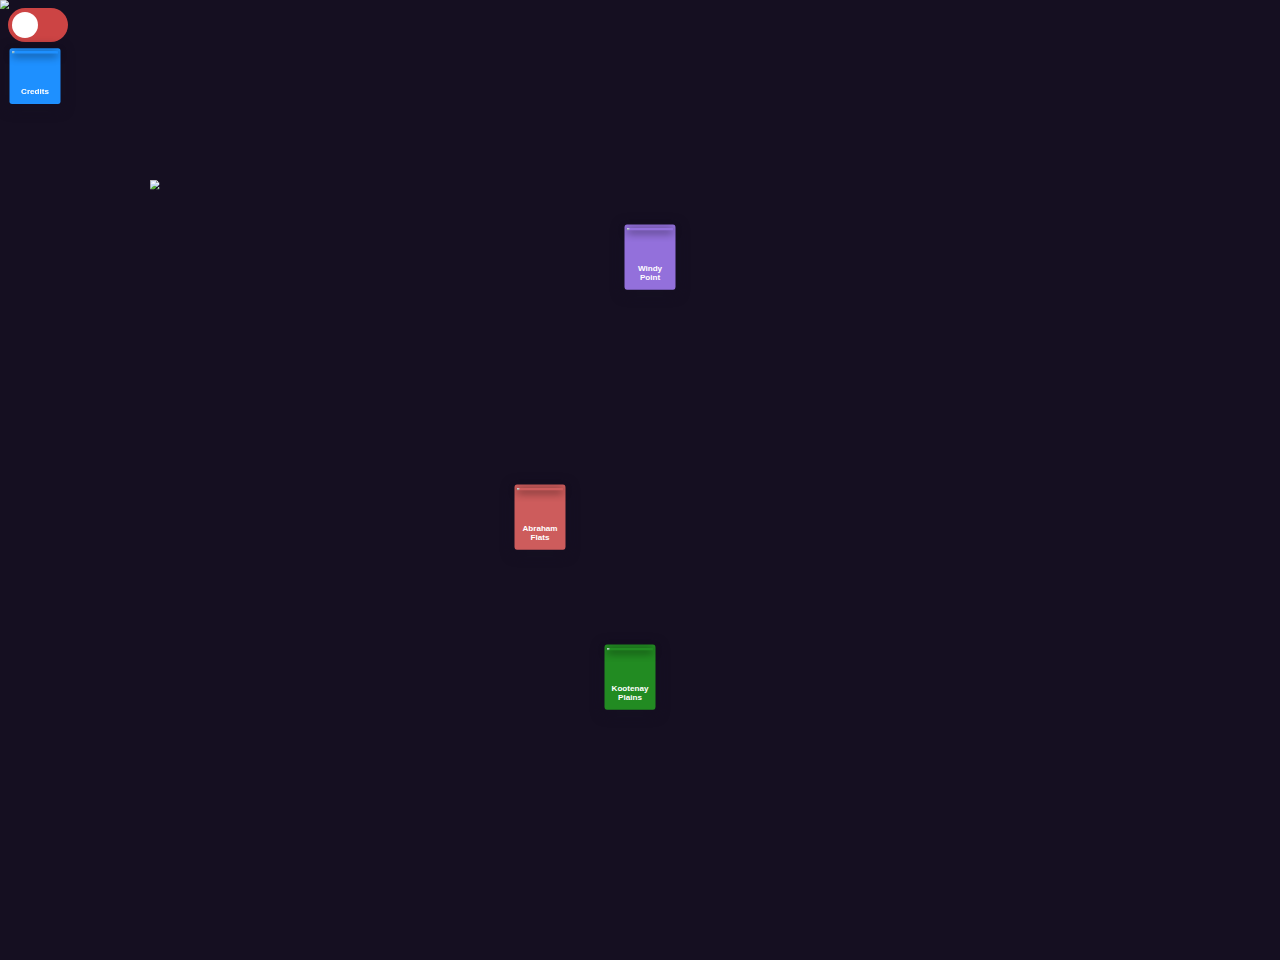
==== index.html @ f3c8333b "Initial commit" ====
<!DOCTYPE html>
<html lang="en">
<link rel="stylesheet" type="text/css" href="style.css">

<body>
<div id="old-map">
    <img id="old-map-background-background"
         src="https://www.dropbox.com/s/x3d6i7atw58ke3x/old-map-background.jpg?raw=1"/>

    <div id="old-map-container">
        <header>
            <img id="old-map-background" src="https://www.dropbox.com/s/0x3i7ah1c7880r1/oldMap.jpg?raw=1"/>
        </header>

        <div class="container">

            <div class="card " id="kootenay-plains">
                <div class="border"></div>
                <img src="https://www.dropbox.com/s/x6vh3db5vex41uc/east-sentinel-mountain.jpg?raw=1"/>
                <div>
                <h1 class="card-title">Kootenay Plains</h1>
                </div>
            </div>

            <div class="card " id="abraham-flats">
                <div class="border"></div>
                <img src="https://www.dropbox.com/s/7hs2ale5to7cp8y/abraham-flats.jpg?raw=1"/>
                <h1 class="card-title">Abraham Flats</h1>
            </div>


            <div class="card " id="windy-point">
                <div class="border"></div>
                <img src="https://www.dropbox.com/s/2urs9jjy56xyf4x/old-windy-point.jpg?raw=1"/>
                <h1 class="card-title">Windy Point</h1>
            </div>

        </div>
    </div>
</div>

<div id="new-map">
    <div id="new-map-container">
        <header>
            <img id="new-map-background" src="https://www.dropbox.com/s/akepdp92620y5p4/new-map.jpg?raw=1"/>
        </header>

        <div class="container">

            <div class="card " id="new-kootenay-plains">
                <div class="border"></div>
                <img src="https://www.dropbox.com/s/saxfoqy9xgnqzby/new-kootenay-plains.jpg?raw=1"/>
                <h1 class="card-title">Kootenay Plains</h1>
            </div>


            <div class="card " id="new-windy-point">
                <div class="border"></div>
                <img src="https://www.dropbox.com/s/b26k8r38kaehq0r/windy-point.JPG?raw=1"/>
                <h1 class="card-title">Windy Point</h1>
            </div>

            <div class="card " id="bighorn-dam">
                <div class="border"></div>
                <img src="https://www.dropbox.com/s/k8lo5t37sxgu67n/bighorn-dam.JPG?raw=1"/>
                <h1 class="card-title">Bighorn Dam</h1>
            </div>

            <div class="card " id="abraham-lake">
                <div class="border"></div>
                <img src="https://www.dropbox.com/s/ft6wns64gwzi9l3/abraham-lake.jpg?raw=1"/>
                <h1 class="card-title">Abraham Lake</h1>
            </div>
        </div>
    </div>
</div>

<label class="switch" id="map-selector">
    <input type="checkbox" onclick="toggleMap()" id="mapchecked">
    <span class="slider round"></span>
</label>

<div class="card " id="credits">
    <div class="border"></div>
    <img src="https://www.dropbox.com/s/4rnh3ns4aa479ax/credits.jpg?raw=1"/>
    <h1 class="card-title">Credits</h1>
</div>

<div id="cover" class="cover"></div>

<div id="open-content" class="open-content">
    <a href="#" id="close-content" class="close-content"><span class="x-1"></span><span class="x-2"></span></a>
    <img id="open-content-image" src=""/>
    <div class="text" id="open-content-text">
    </div>
</div>
<script src="script.js"></script>
</body>
</html>
---- style.css ----
/*
** Layout, Text & Colors
*/
html *
{
    font-family: Arial, serif !important;
}

#old-map-background {
     transform: scale(0.6);
     transform-origin: left top;
     position: absolute;
     top: 0px;
     left: 0px;
    opacity: 1;
 }

#new-map-background {
    transform: scale(0.57);
    transform-origin: left top;
    position: absolute;
    top: 0px;
    left: 0px;
    opacity: 1;
}

#old-map-background-background {
    transform: scale(0.57);
    transform-origin: left top;
    position: absolute;
    top: 0px;
    left: 0px;
    opacity: 1;
    z-index: -1;
}

#map-selector {
    position: fixed;
}

#old-map {
    z-index: 0;
    position: absolute;
    top: 0px;
    left: 0px;
    opacity: 1;
}

#new-map {
    z-index: 0;
    position: absolute;
    top: -99999px;
    left: 0px;
    opacity: 1;
}

#new-map-container {
    position: absolute;
    top: 0px;
    left: 0px;
}

#old-map-container {
    position: absolute;
    top: 180px;
    left: 150px;
}

.rounded {
    border-radius: 5%;
}

body {
    background: #150f21;
    font-size: 18px;
}

p {
    line-height: 1.5;
}

.container {
    z-index: 10;
    max-width: 800px;
    margin: 0 auto;
}

/* Cards */

.card {
    width: 500px;
    box-shadow: 0 20px 80px 8px #150f21;
    transform: scale(0.15);
    -webkit-border-radius: 5%;
    -moz-border-radius: 5%;
    border-radius: 5%;
    max-width: 340px;
    margin-left: auto;
    margin-right: auto;
    position: absolute;
    background: #EB5160;
    cursor: pointer;
    margin-bottom: 60px;
}

.card:hover {
    transform: scale(0.7);
    z-index: 100; /* (150% zoom - Note: if the zoom is too large, it will go outside of the viewport) */
}

.border {
    position: absolute;
    width: 100%;
    height: 100%;
    padding: 6px;
    opacity: 0.5;
    left: 0;
    top: 0;
}

.card-title {
    text-align: center;
    padding: 65% 10% 5% 10%;
    font-size: 3em;
    width: 80%;
    color: #fff;
}

.card > img {
    box-shadow: 0px 12px 60px #000;
    width: 90%;
    position: absolute;
    -webkit-border-radius: 5%;
    -moz-border-radius: 5%;
    border-radius: 5%;
    top: 5%;
    left: 5%;
}

#bighorn-dam {
    position: absolute;
    background-color: dimgray;
    top: -120px;
    left: 620px;
}

#new-windy-point {
    position: absolute;
    background-color: mediumpurple;
    top: 40px;
    left: 480px;
}

#new-kootenay-plains {
    position: absolute;
    background-color: forestgreen;
    top: 540px;
    left: 500px;
}

#abraham-lake {
    position: absolute;
    background-color: deepskyblue;
    top: 250px;
    left: 380px;
}

#windy-point {
    position: absolute;
    background-color: mediumpurple;
    top: -140px;
    left: 330px;
}

#kootenay-plains {
    position: absolute;
    background-color: forestgreen;
    top: 280px;
    left: 310px;
}

#abraham-flats {
    position: absolute;
    background-color: indianred;
    top: 120px;
    left: 220px;
}

#credits {
    position: fixed;
    background-color: dodgerblue;
    top: -110px;
    left: -135px;
}

/* The cover (expanding background) */
.cover {
    position: fixed;
    background: #EB5160;
    z-index: 100;
    transform-origin: 50% 50%;
}

/* The open page content */
.open-content {
    top: 0;
    left: 0;
    width: 100%;
    height: 100%;
    z-index: 110;
    position: absolute;
    opacity: 0;
    pointer-events: none;
}

.open-content img {
    border-radius: 1%;
    box-shadow: 0px 12px 120px black;
    width: 96%;
    position: absolute;
    margin-left: 0%;
    margin-top: 50px;
    z-index: 5;
    left: 2%;
}

.open-content .text {
    background: #fff;
    border-radius: 1%;
    margin-top: 10%;
    padding: 60% 5% 5% 5%;
    width: 80%;
    margin-left: 5%;
    margin-bottom: 5%;
}

.open-content .text h1 {
    text-align: center;
    max-width: 700px;
    margin-left: auto;
    margin-right: auto;
}

.open-content .text p {
    max-width: 700px;
    margin-left: auto;
    margin-right: auto;
}

.close-content {
    -webkit-border-radius: 50%;
    -moz-border-radius: 50%;
    border-radius: 50%;
    z-index: 110;
    color: white;
    box-shadow: 0px 2px 20px black;
    display: block;
    position: absolute;
    right: 12px;
    top: 12px;
    width: 30px;
    height: 30px;
}

.close-content span {
    background: #222;
    width: 30px;
    height: 6px;
    display: block;
    position: absolute;
    top: 12px;
    z-index: 120;
}

.x-1 {
    transform: rotate(45deg);
}

.x-2 {
    transform: rotate(-45deg);
}

/*
** Transitions
*/

.card {
    transition: opacity 200ms linear 320ms, transform 200ms ease-out 320ms;
}

.border {
    transition: opacity 200ms linear, transform 200ms ease-out;
}

.card img {
    transition: opacity 200ms linear 0ms, transform 200ms ease-in 0ms;
}

.card h1 {
    transition: opacity 200ms linear 120ms, transform 200ms ease-in 120ms;
}

/* Clicked card */
.card.clicked img {
    transform: translate3d(0px, -40px, 0px);
    opacity: 0;
}

.card.clicked .border {
    opacity: 0;
    transform: scale(1.3);
}

.card.out, .card.out img {
    transform: translate3d(0px, -40px, 0px);
    opacity: 0;
}

.card.out h1, .card.clicked h1 {
    transform: translate3d(20%, -40px, 0px);
    opacity: 0;
}

.cover {
    transition: transform 300ms ease-in-out;
}

.open-content {
    transition: opacity 200ms linear 0ms;
}

.open-content.open {
    opacity: 1;
    pointer-events: all;
    transition-delay: 1000ms;
}

/*
** Media Queries
*/

@media screen and (max-width: 600px) {

    .open-content img {
        margin-top: 40px;
    }
}

/* The switch - the box around the slider */
.switch {
    position: relative;
    display: inline-block;
    width: 60px;
    height: 34px;
}

/* Hide default HTML checkbox */
.switch input {
    opacity: 0;
    width: 0;
    height: 0;
}

/* The slider */
.slider {
    position: absolute;
    cursor: pointer;
    top: 0;
    left: 0;
    right: 0;
    bottom: 0;
    background-color: #c44;
    -webkit-transition: .4s;
    transition: .4s;
}

.slider:before {
    position: absolute;
    content: "";
    height: 26px;
    width: 26px;
    left: 4px;
    bottom: 4px;
    background-color: white;
    -webkit-transition: .4s;
    transition: .4s;
}

input:checked + .slider {
    background-color: #2196F3;
}

input:focus + .slider {
    box-shadow: 0 0 1px #2196F3;
}

input:checked + .slider:before {
    -webkit-transform: translateX(26px);
    -ms-transform: translateX(26px);
    transform: translateX(26px);
}

/* Rounded sliders */
.slider.round {
    border-radius: 34px;
}

.slider.round:before {
    border-radius: 50%;
}
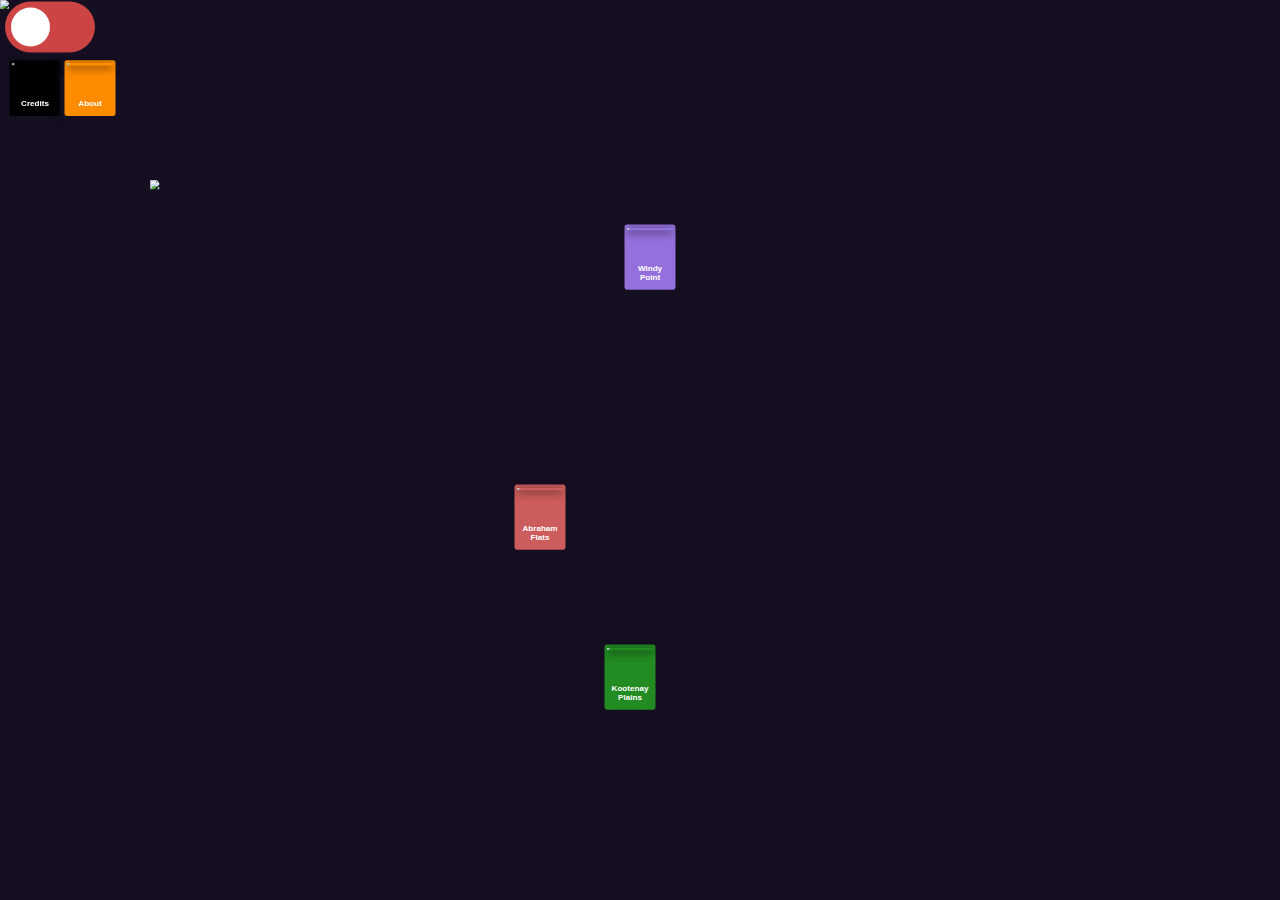
==== commit 3ab181da: "added about page, and image descriptions" ====
--- a/index.html
+++ b/index.html
@@ -86,6 +86,12 @@
     <h1 class="card-title">Credits</h1>
 </div>
 
+<div class="card " id="about">
+    <div class="border"></div>
+    <img src="https://www.dropbox.com/s/c0zyrspkdf9zt3o/about.jpeg?raw=1"/>
+    <h1 class="card-title">About</h1>
+</div>
+
 <div id="cover" class="cover"></div>
 
 <div id="open-content" class="open-content">
--- a/style.css
+++ b/style.css
@@ -160,7 +160,7 @@
 
 #abraham-lake {
     position: absolute;
-    background-color: deepskyblue;
+    background-color: dodgerblue;
     top: 250px;
     left: 380px;
 }
@@ -188,9 +188,16 @@
 
 #credits {
     position: fixed;
-    background-color: dodgerblue;
-    top: -110px;
+    background-color: black;
+    top: -98px;
     left: -135px;
+}
+
+#about {
+    position: fixed;
+    background-color: darkorange;
+    top: -98px;
+    left: -80px;
 }
 
 /* The cover (expanding background) */
@@ -227,21 +234,14 @@
 .open-content .text {
     background: #fff;
     border-radius: 1%;
-    margin-top: 10%;
     padding: 60% 5% 5% 5%;
     width: 80%;
-    margin-left: 5%;
-    margin-bottom: 5%;
+    max-width: 700px;
+    margin: 10% auto 5%;
 }
 
 .open-content .text h1 {
     text-align: center;
-    max-width: 700px;
-    margin-left: auto;
-    margin-right: auto;
-}
-
-.open-content .text p {
     max-width: 700px;
     margin-left: auto;
     margin-right: auto;
@@ -339,19 +339,105 @@
 ** Media Queries
 */
 
-@media screen and (max-width: 600px) {
+@media screen and (min-aspect-ratio: 13/10) {
 
     .open-content img {
-        margin-top: 40px;
+        border-radius: 1%;
+        box-shadow: 0px 12px 120px black;
+        width: 90%;
+        position: absolute;
+        margin-left: 0%;
+        margin-top: 50px;
+        z-index: 5;
+        left: 5%;
+    }
+
+    .open-content .text {
+        padding: 55% 5% 5% 5%;
+    }
+}
+
+@media screen and (min-aspect-ratio: 14/10) {
+
+    .open-content img {
+        border-radius: 1%;
+        box-shadow: 0px 12px 120px black;
+        width: 85%;
+        position: absolute;
+        margin-left: 0%;
+        margin-top: 50px;
+        z-index: 5;
+        left: 5%;
+    }
+
+    .open-content .text {
+        padding: 50% 5% 5% 5%;
+    }
+}
+
+@media screen and (min-aspect-ratio: 3/2) {
+
+    .open-content img {
+        border-radius: 1%;
+        box-shadow: 0px 12px 120px black;
+        width: 80%;
+        position: absolute;
+        margin-left: 0%;
+        margin-top: 50px;
+        z-index: 5;
+        left: 10%;
+    }
+
+    .open-content .text {
+        padding: 47% 5% 5% 5%;
+    }
+}
+
+@media screen and (min-aspect-ratio: 16/10) {
+
+    .open-content img {
+        border-radius: 1%;
+        box-shadow: 0px 12px 120px black;
+        width: 70%;
+        position: absolute;
+        margin-left: 0%;
+        margin-top: 50px;
+        z-index: 5;
+        left: 15%;
+    }
+
+    .open-content .text {
+        padding: 40% 5% 5% 5%;
+    }
+}
+
+@media screen and (min-aspect-ratio: 16/9) {
+
+    .open-content img {
+        border-radius: 1%;
+        box-shadow: 0px 12px 120px black;
+        width: 64%;
+        position: absolute;
+        margin-left: 0%;
+        margin-top: 50px;
+        z-index: 5;
+        left: 18%;
+    }
+
+    .open-content .text {
+        padding: 35% 5% 5% 5%;
     }
 }
 
 /* The switch - the box around the slider */
 .switch {
     position: relative;
+    left: 20px;
+    top: 10px;
     display: inline-block;
     width: 60px;
     height: 34px;
+    transform: scale(1.5);
 }
 
 /* Hide default HTML checkbox */
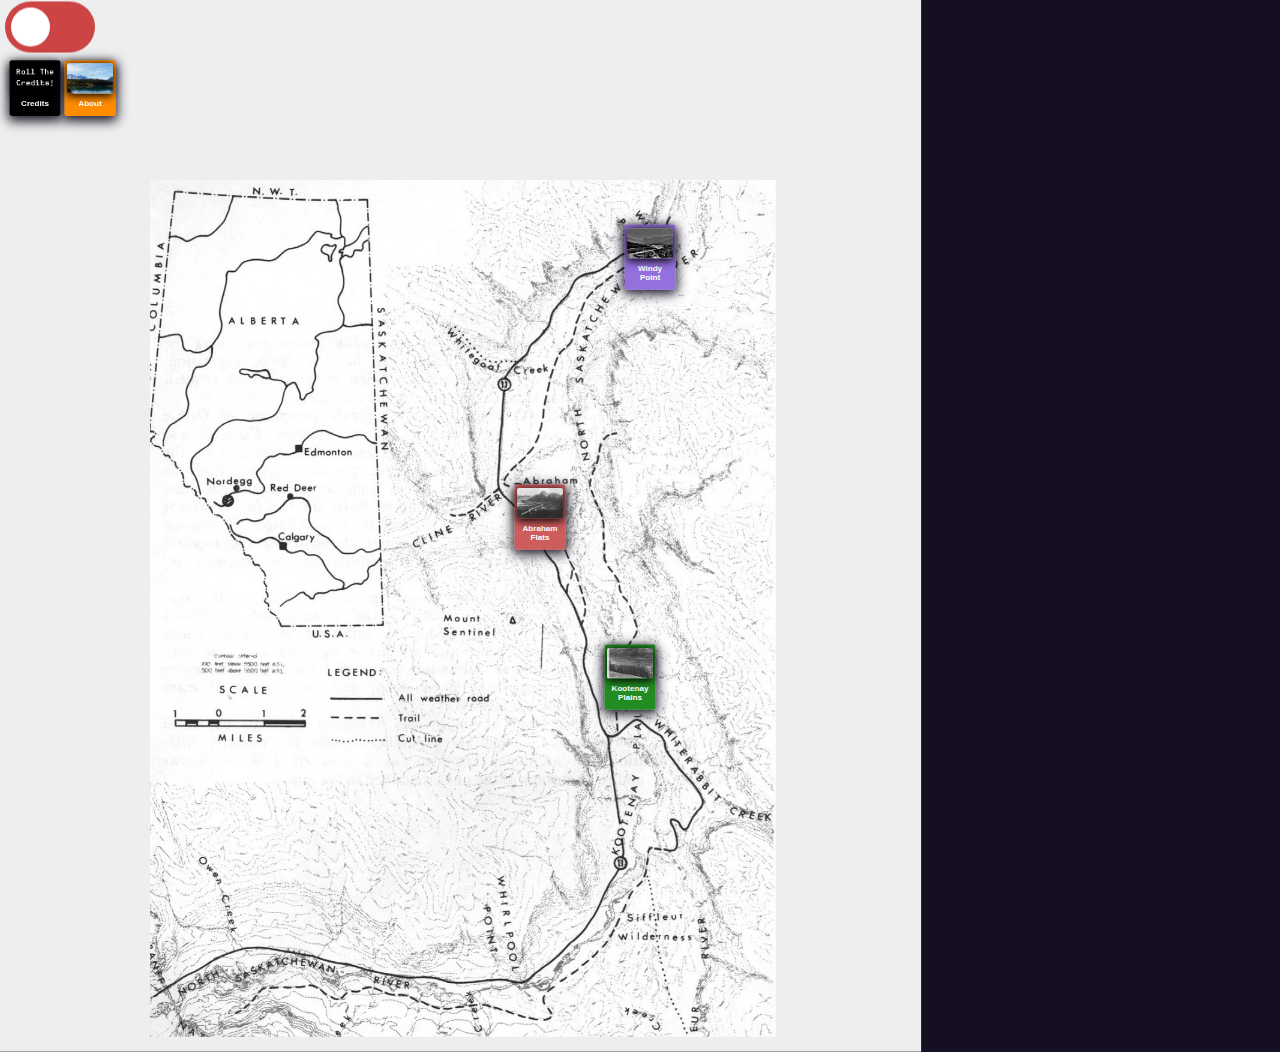
==== commit 84b034c1: "changed image dir" ====
--- a/index.html
+++ b/index.html
@@ -5,18 +5,18 @@
 <body>
 <div id="old-map">
     <img id="old-map-background-background"
-         src="https://www.dropbox.com/s/x3d6i7atw58ke3x/old-map-background.jpg?raw=1"/>
+         src="images/background/old-map-background.jpg"/>
 
     <div id="old-map-container">
         <header>
-            <img id="old-map-background" src="https://www.dropbox.com/s/0x3i7ah1c7880r1/oldMap.jpg?raw=1"/>
+            <img id="old-map-background" src="images/background/oldMap.jpg"/>
         </header>
 
         <div class="container">
 
             <div class="card " id="kootenay-plains">
                 <div class="border"></div>
-                <img src="https://www.dropbox.com/s/x6vh3db5vex41uc/east-sentinel-mountain.jpg?raw=1"/>
+                <img src="images/east-sentinel-mountain.jpg"/>
                 <div>
                 <h1 class="card-title">Kootenay Plains</h1>
                 </div>
@@ -24,14 +24,14 @@
 
             <div class="card " id="abraham-flats">
                 <div class="border"></div>
-                <img src="https://www.dropbox.com/s/7hs2ale5to7cp8y/abraham-flats.jpg?raw=1"/>
+                <img src="images/abraham-flats.jpg"/>
                 <h1 class="card-title">Abraham Flats</h1>
             </div>
 
 
             <div class="card " id="windy-point">
                 <div class="border"></div>
-                <img src="https://www.dropbox.com/s/2urs9jjy56xyf4x/old-windy-point.jpg?raw=1"/>
+                <img src="images/old-windy-point.jpg"/>
                 <h1 class="card-title">Windy Point</h1>
             </div>
 
@@ -42,33 +42,33 @@
 <div id="new-map">
     <div id="new-map-container">
         <header>
-            <img id="new-map-background" src="https://www.dropbox.com/s/akepdp92620y5p4/new-map.jpg?raw=1"/>
+            <img id="new-map-background" src="images/new-map.jpg"/>
         </header>
 
         <div class="container">
 
             <div class="card " id="new-kootenay-plains">
                 <div class="border"></div>
-                <img src="https://www.dropbox.com/s/saxfoqy9xgnqzby/new-kootenay-plains.jpg?raw=1"/>
+                <img src="images/new-kootenay-plains.jpg"/>
                 <h1 class="card-title">Kootenay Plains</h1>
             </div>
 
 
             <div class="card " id="new-windy-point">
                 <div class="border"></div>
-                <img src="https://www.dropbox.com/s/b26k8r38kaehq0r/windy-point.JPG?raw=1"/>
+                <img src="images/windy-point.JPG"/>
                 <h1 class="card-title">Windy Point</h1>
             </div>
 
             <div class="card " id="bighorn-dam">
                 <div class="border"></div>
-                <img src="https://www.dropbox.com/s/k8lo5t37sxgu67n/bighorn-dam.JPG?raw=1"/>
+                <img src="images/bighorn-dam.JPG"/>
                 <h1 class="card-title">Bighorn Dam</h1>
             </div>
 
             <div class="card " id="abraham-lake">
                 <div class="border"></div>
-                <img src="https://www.dropbox.com/s/ft6wns64gwzi9l3/abraham-lake.jpg?raw=1"/>
+                <img src="images/abraham-lake.jpg"/>
                 <h1 class="card-title">Abraham Lake</h1>
             </div>
         </div>
@@ -82,13 +82,13 @@
 
 <div class="card " id="credits">
     <div class="border"></div>
-    <img src="https://www.dropbox.com/s/4rnh3ns4aa479ax/credits.jpg?raw=1"/>
+    <img src="images/credits.jpg"/>
     <h1 class="card-title">Credits</h1>
 </div>
 
 <div class="card " id="about">
     <div class="border"></div>
-    <img src="https://www.dropbox.com/s/c0zyrspkdf9zt3o/about.jpeg?raw=1"/>
+    <img src="images/about.jpeg"/>
     <h1 class="card-title">About</h1>
 </div>
 
